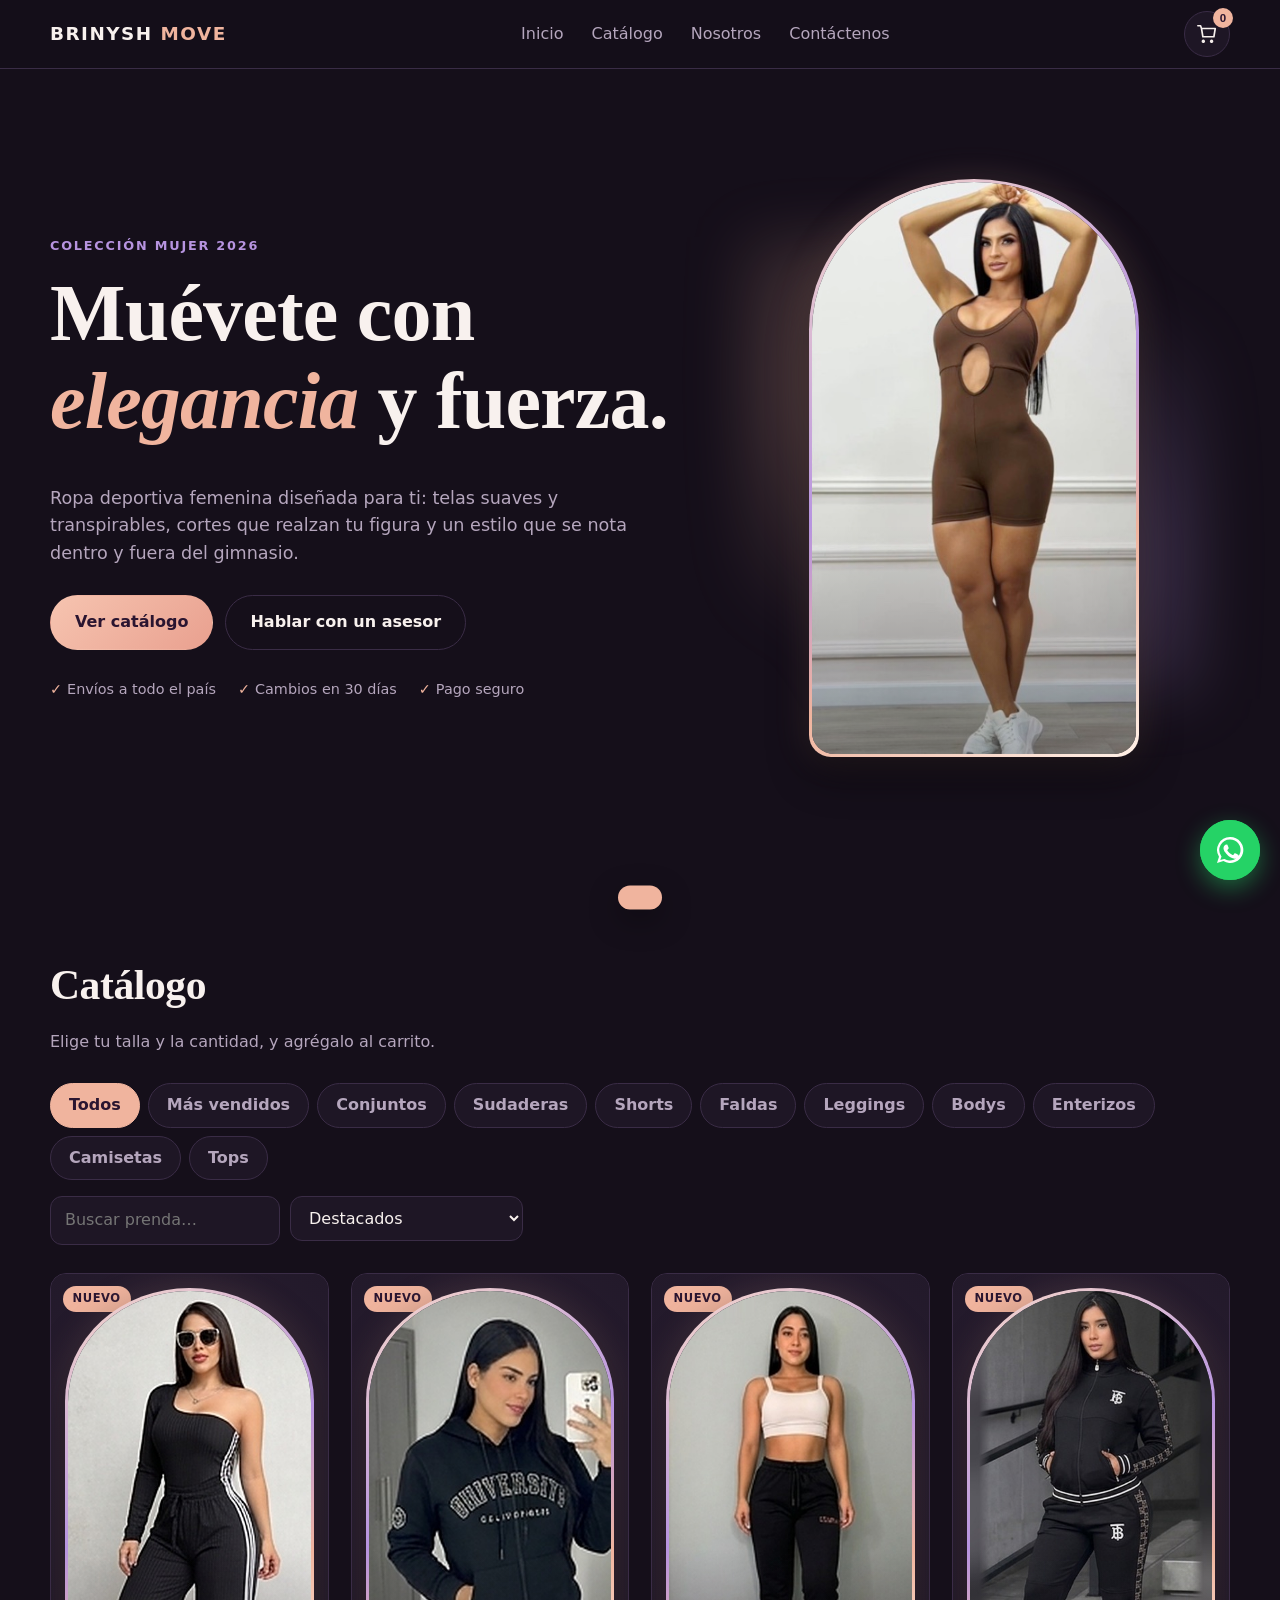
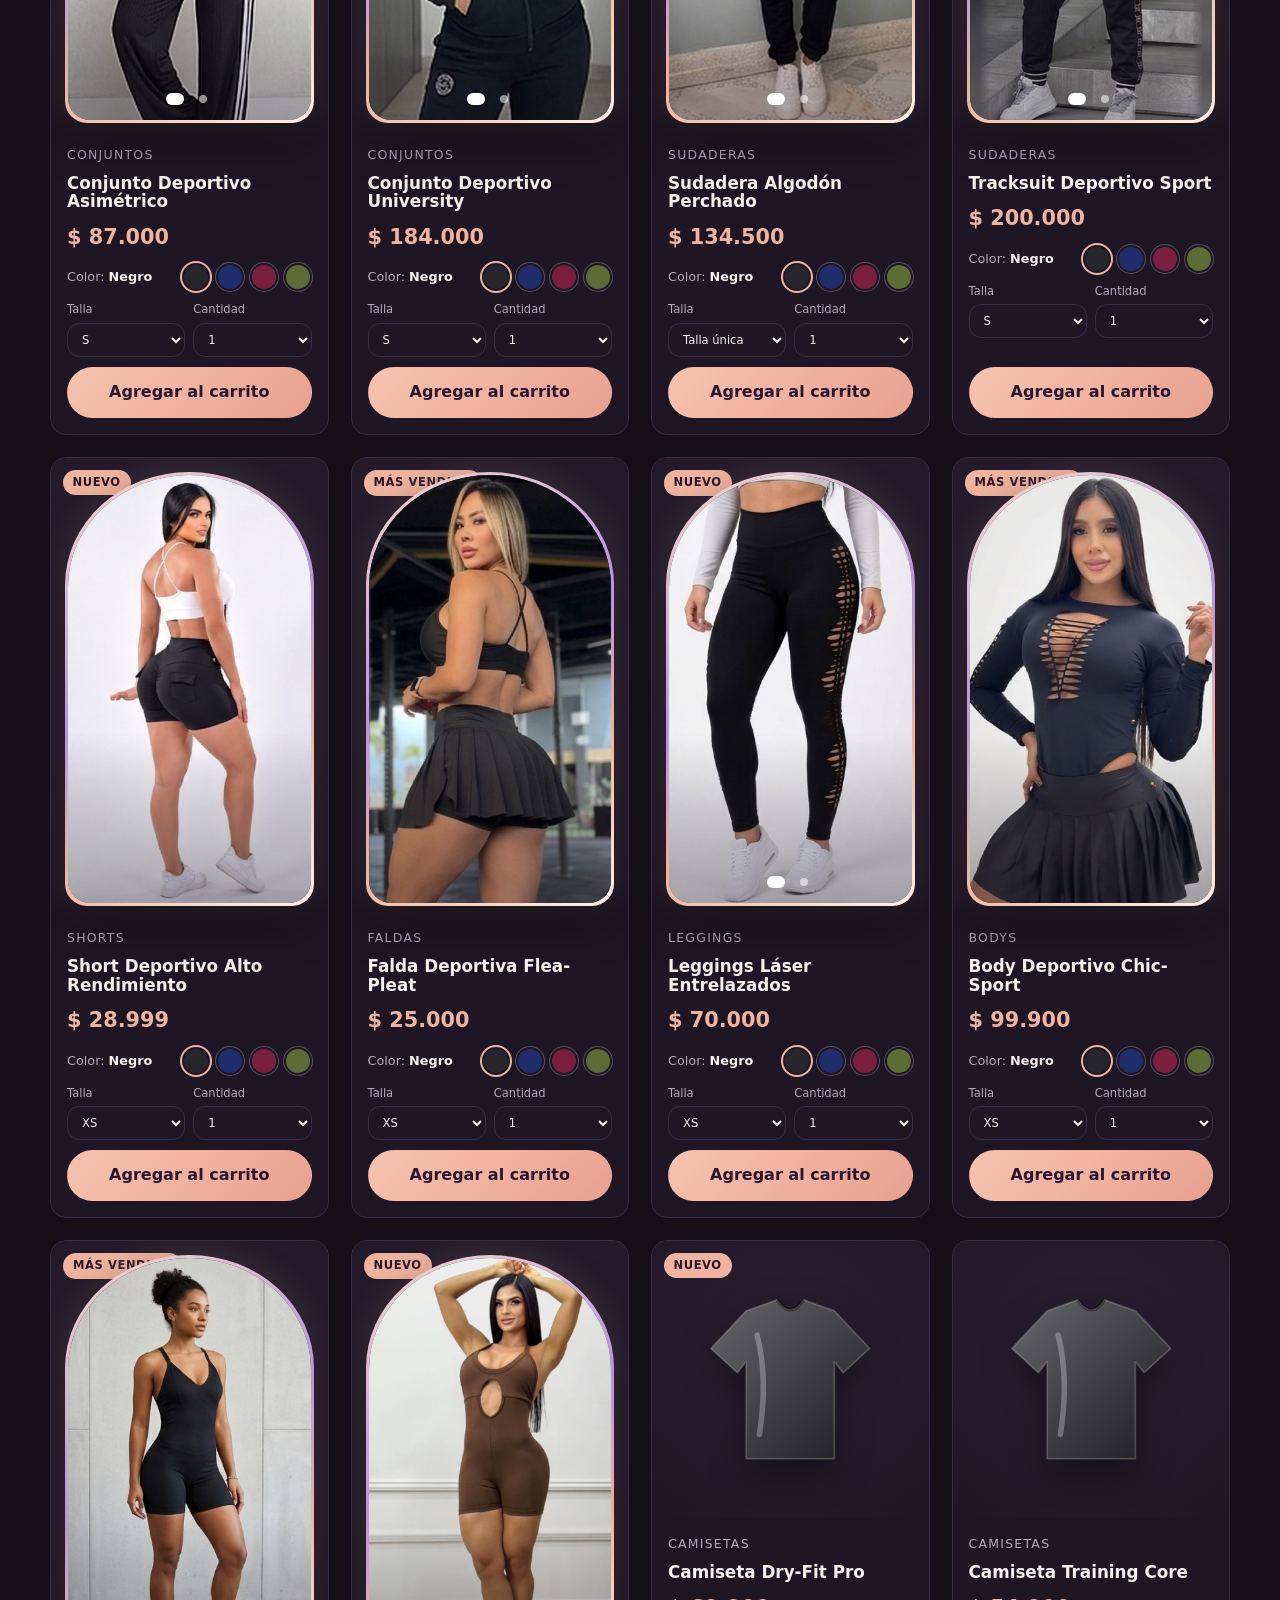
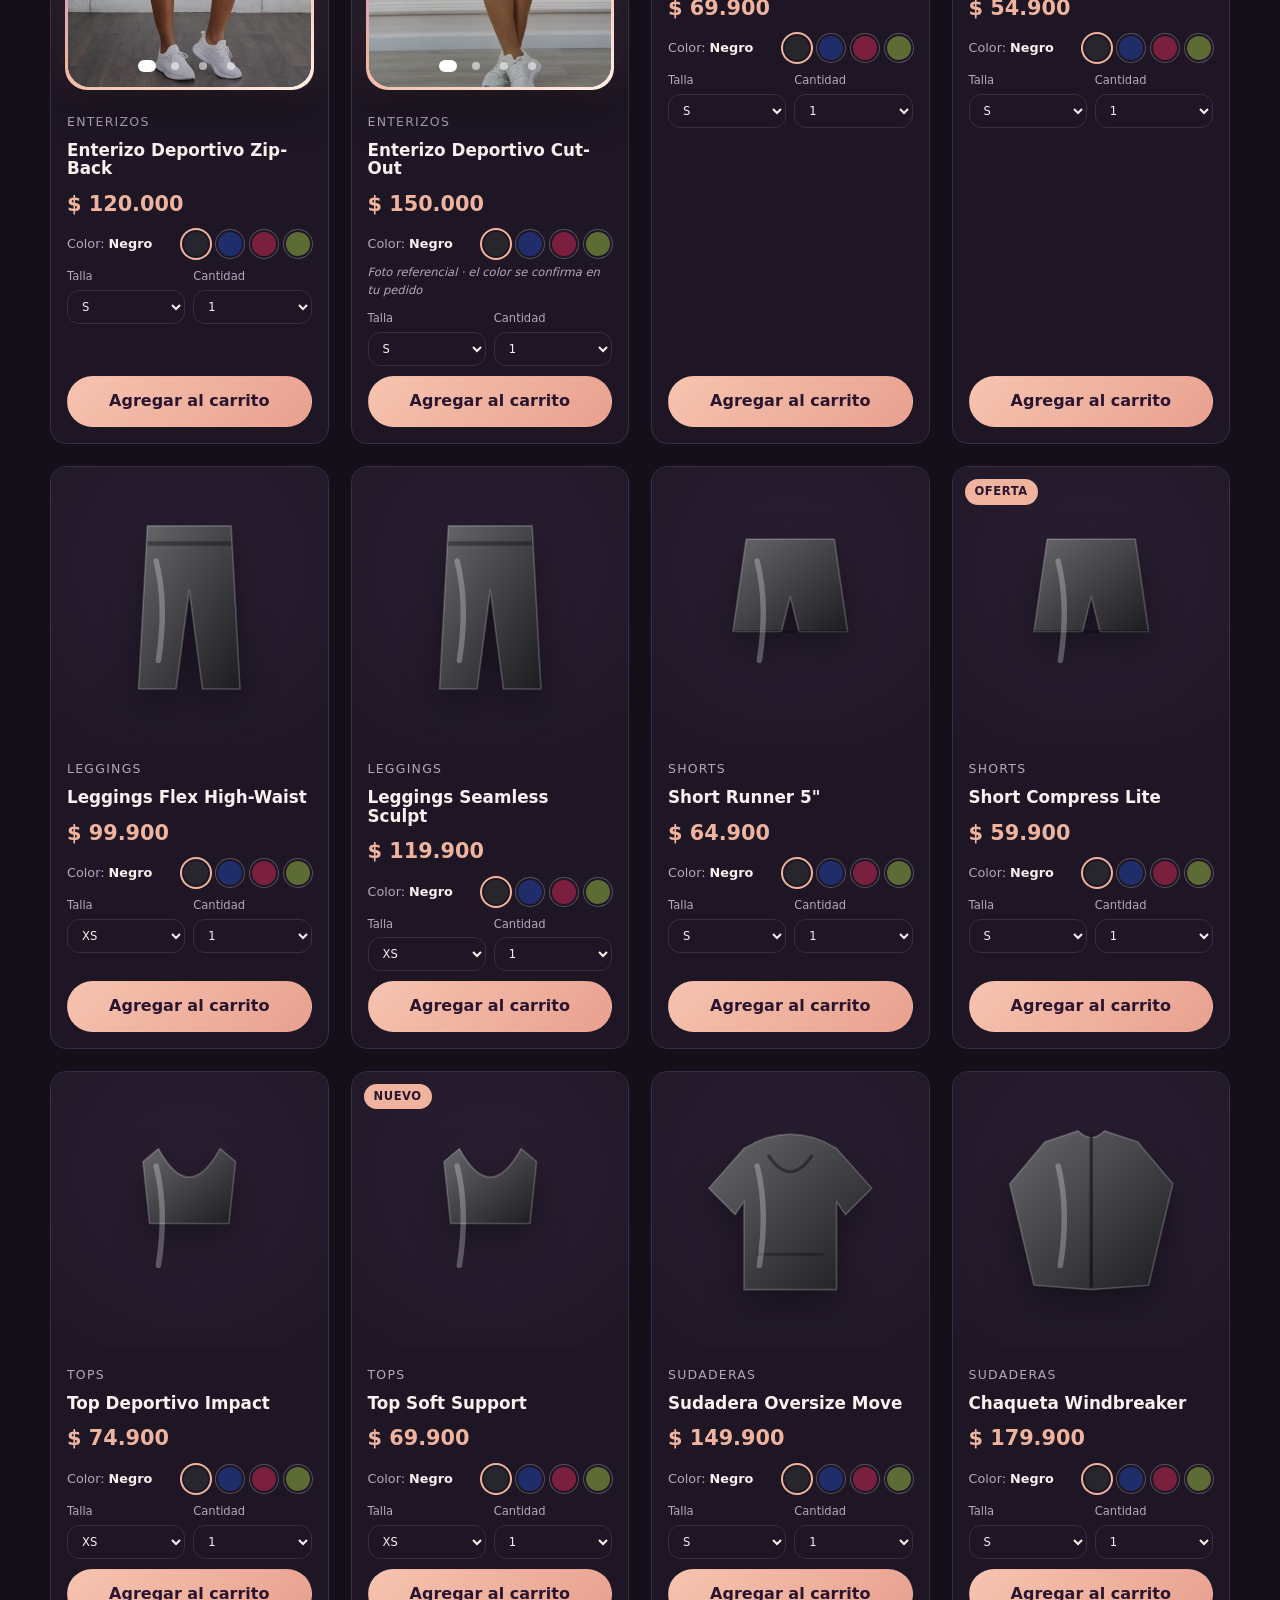
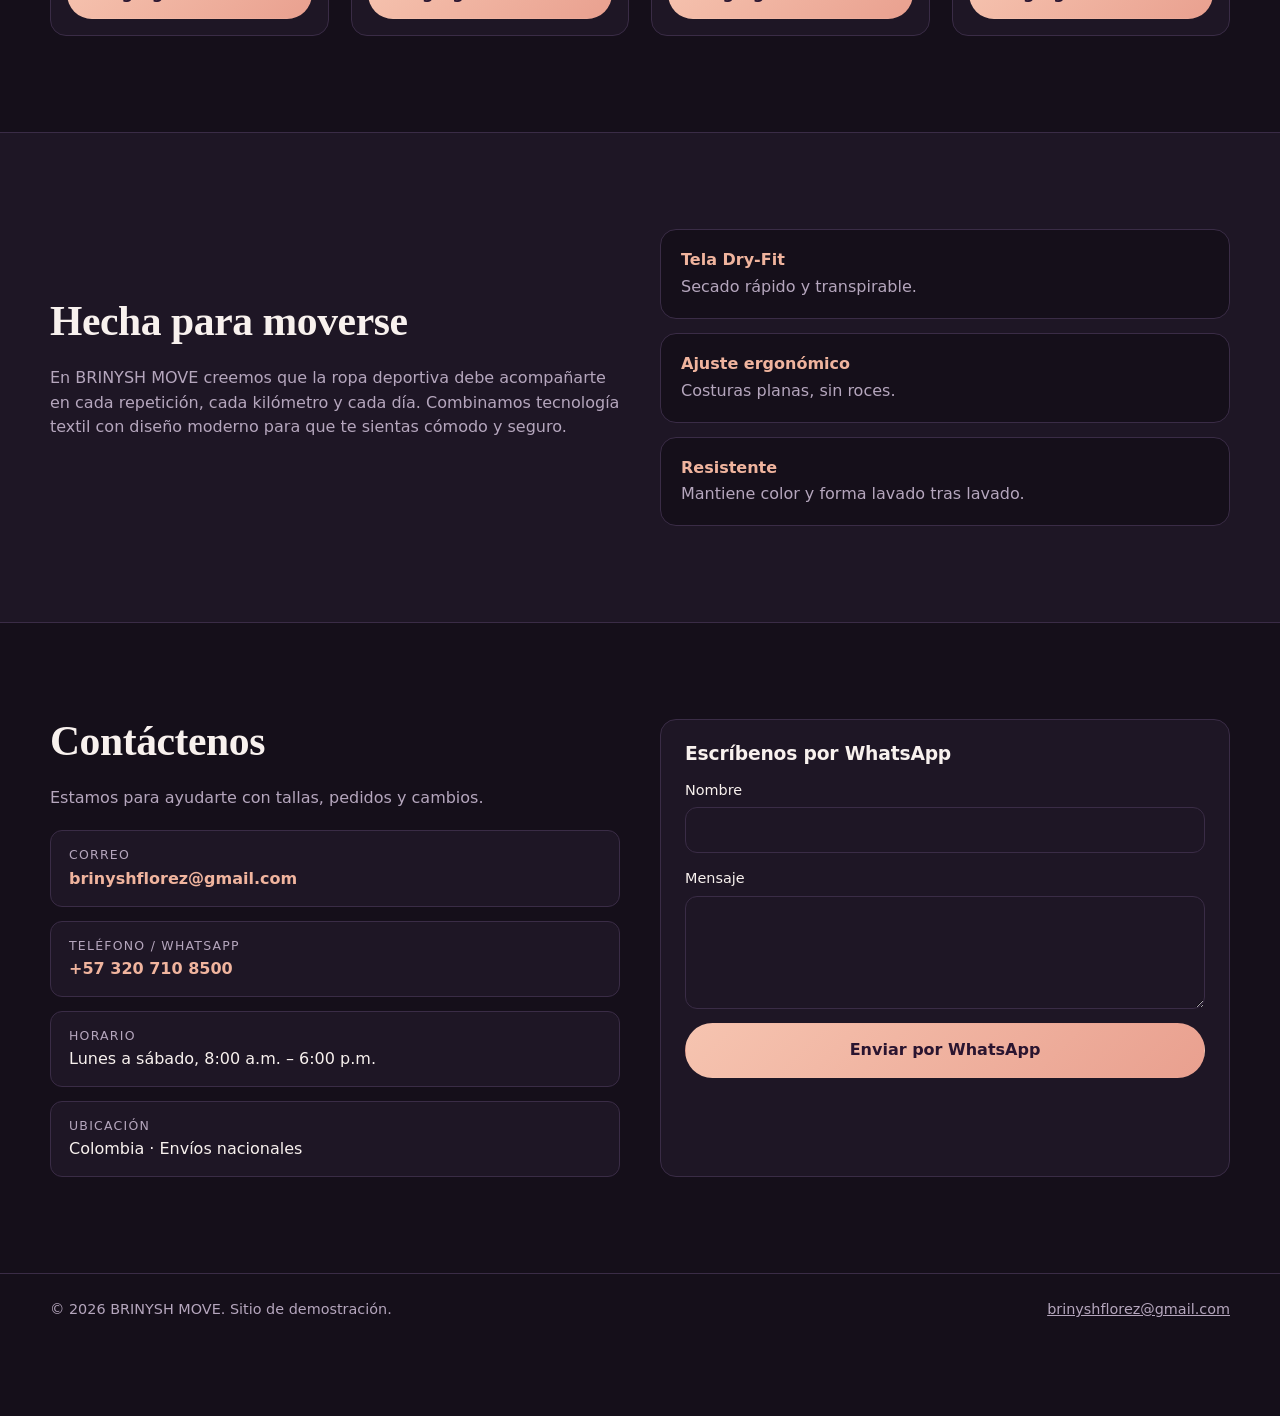
==== index.html @ 60251f90 "Pagina e-comerce version local" ====
<!doctype html>
<html lang="es">
<head>
  <meta charset="utf-8">
  <meta name="viewport" content="width=device-width, initial-scale=1">
  <title>BRINYSH MOVE | Ropa deportiva</title>
  <meta name="description" content="BRINYSH MOVE: ropa deportiva femenina de alto rendimiento. Camisetas, leggings, shorts, sudaderas y más. Compra online y escríbenos por WhatsApp.">
  <meta name="theme-color" content="#150f1a">
  <meta http-equiv="Content-Security-Policy" content="default-src 'self'; img-src 'self' data:; style-src 'self'; script-src 'self'; base-uri 'self'; form-action 'none'">
  <meta property="og:title" content="BRINYSH MOVE | Ropa deportiva">
  <meta property="og:description" content="Muévete con estilo. Ropa deportiva femenina de alto rendimiento.">
  <meta property="og:type" content="website">
  <link rel="icon" href="data:image/svg+xml,%3Csvg xmlns='http://www.w3.org/2000/svg' viewBox='0 0 32 32'%3E%3Crect width='32' height='32' rx='8' fill='%23150f1a'/%3E%3Cpath d='M7 22 13 10l4 8 3-5 5 9' fill='none' stroke='%23f0b49e' stroke-width='3' stroke-linecap='round' stroke-linejoin='round'/%3E%3C/svg%3E">
  <link rel="stylesheet" href="css/styles.css">
</head>
<body>
  <a class="skip" href="#catalogo">Saltar al catálogo</a>

  <header class="header">
    <div class="container header__inner">
      <a class="logo" href="#inicio" aria-label="BRINYSH MOVE, inicio">BRINYSH<span> MOVE</span></a>
      <nav class="nav" id="nav" aria-label="Principal">
        <a href="#inicio">Inicio</a>
        <a href="#catalogo">Catálogo</a>
        <a href="#nosotros">Nosotros</a>
        <a href="#contacto">Contáctenos</a>
      </nav>
      <div class="header__actions">
        <button class="cart-btn" id="openCart" type="button" aria-label="Abrir carrito">
          <svg viewBox="0 0 24 24" aria-hidden="true"><path d="M6 6h15l-1.5 9h-12zM6 6 5 3H2M9 20a1 1 0 1 0 0 .01M18 20a1 1 0 1 0 0 .01"/></svg>
          <span class="cart-btn__count" id="cartCount" aria-live="polite">0</span>
        </button>
        <button class="burger" id="burger" type="button" aria-label="Menú" aria-expanded="false" aria-controls="nav"><span></span><span></span><span></span></button>
      </div>
    </div>
  </header>

  <main>
    <section class="hero" id="inicio">
      <div class="container hero__inner">
        <div class="hero__text">
          <p class="eyebrow">Colección mujer 2026</p>
          <h1>Muévete con <em>elegancia</em> y fuerza.</h1>
          <p class="lead">Ropa deportiva femenina diseñada para ti: telas suaves y transpirables, cortes que realzan tu figura y un estilo que se nota dentro y fuera del gimnasio.</p>
          <div class="hero__cta">
            <a class="btn btn--primary" href="#catalogo">Ver catálogo</a>
            <a class="btn btn--ghost" href="#contacto">Hablar con un asesor</a>
          </div>
          <ul class="perks">
            <li>Envíos a todo el país</li>
            <li>Cambios en 30 días</li>
            <li>Pago seguro</li>
          </ul>
        </div>
        <div class="hero__art" aria-hidden="true">
          <div class="hero__blob"></div>
          <div class="hero__card" id="heroArt"></div>
        </div>
      </div>
    </section>

    <section class="section" id="catalogo">
      <div class="container">
        <div class="section__head">
          <h2>Catálogo</h2>
          <p>Elige tu talla y la cantidad, y agrégalo al carrito.</p>
        </div>

        <div class="toolbar">
          <div class="chips" id="chips" role="group" aria-label="Filtrar por categoría"></div>
          <div class="toolbar__right">
            <label class="field">
              <span class="sr">Buscar</span>
              <input type="search" id="search" placeholder="Buscar prenda…" autocomplete="off">
            </label>
            <label class="field">
              <span class="sr">Ordenar</span>
              <select id="sort">
                <option value="featured">Destacados</option>
                <option value="asc">Precio: menor a mayor</option>
                <option value="desc">Precio: mayor a menor</option>
                <option value="name">Nombre A-Z</option>
              </select>
            </label>
          </div>
        </div>

        <div class="grid" id="grid" aria-live="polite"></div>
        <p class="empty" id="empty" hidden>No encontramos prendas con ese criterio.</p>
      </div>
    </section>

    <section class="section section--alt" id="nosotros">
      <div class="container about">
        <div>
          <h2>Hecha para moverse</h2>
          <p>En BRINYSH MOVE creemos que la ropa deportiva debe acompañarte en cada repetición, cada kilómetro y cada día. Combinamos tecnología textil con diseño moderno para que te sientas cómodo y seguro.</p>
        </div>
        <ul class="features">
          <li><strong>Tela Dry-Fit</strong><span>Secado rápido y transpirable.</span></li>
          <li><strong>Ajuste ergonómico</strong><span>Costuras planas, sin roces.</span></li>
          <li><strong>Resistente</strong><span>Mantiene color y forma lavado tras lavado.</span></li>
        </ul>
      </div>
    </section>

    <section class="section" id="contacto">
      <div class="container contact">
        <div>
          <h2>Contáctenos</h2>
          <p>Estamos para ayudarte con tallas, pedidos y cambios.</p>
          <ul class="contact__list">
            <li><span>Correo</span><a href="mailto:brinyshflorez@gmail.com">brinyshflorez@gmail.com</a></li>
            <li><span>Teléfono / WhatsApp</span><a href="tel:+573207108500">+57 320 710 8500</a></li>
            <li><span>Horario</span>Lunes a sábado, 8:00 a.m. – 6:00 p.m.</li>
            <li><span>Ubicación</span>Colombia · Envíos nacionales</li>
          </ul>
        </div>
        <form class="form" id="contactForm" novalidate>
          <h3>Escríbenos por WhatsApp</h3>
          <label>Nombre
            <input name="name" required maxlength="60" autocomplete="name">
          </label>
          <label>Mensaje
            <textarea name="message" rows="4" required maxlength="400"></textarea>
          </label>
          <p class="form__error" id="formError" role="alert" hidden></p>
          <button class="btn btn--primary" type="submit">Enviar por WhatsApp</button>
        </form>
      </div>
    </section>
  </main>

  <footer class="footer">
    <div class="container footer__inner">
      <span>© <span id="year"></span> BRINYSH MOVE. Sitio de demostración.</span>
      <a href="mailto:brinyshflorez@gmail.com">brinyshflorez@gmail.com</a>
    </div>
  </footer>

  <a class="wa" id="waFloat" href="#" target="_blank" rel="noopener noreferrer" aria-label="Chatear por WhatsApp con el vendedor">
    <svg viewBox="0 0 32 32" aria-hidden="true"><path fill="currentColor" d="M16 3a13 13 0 0 0-11 19.8L3 29l6.4-2A13 13 0 1 0 16 3zm0 2.4a10.6 10.6 0 1 1-5.5 19.7l-.4-.2-3.8 1.2 1.2-3.7-.3-.4A10.6 10.6 0 0 1 16 5.4zm-4.2 5.3c-.3 0-.7.1-1 .5-.4.4-1.300 1.300-1.300 3.100s1.300 3.600 1.500 3.800c.2.300 2.600 4.100 6.400 5.600 3.100 1.200 3.700 1 4.400.9.700-.1 2.200-.9 2.500-1.800.3-.9.3-1.600.2-1.800-.1-.2-.4-.3-.8-.5s-2.200-1.100-2.500-1.200c-.3-.1-.6-.2-.8.200-.2.400-.9 1.200-1.100 1.400-.2.200-.4.300-.8.100-.4-.2-1.600-.6-3-1.900-1.100-1-1.900-2.200-2.100-2.600-.2-.4 0-.6.200-.8l.6-.7c.2-.2.200-.4.400-.6.100-.3.100-.5 0-.7l-1.100-2.700c-.3-.7-.6-.6-.8-.6z"/></svg>
  </a>

  <div class="overlay" id="overlay" hidden></div>
  <aside class="drawer" id="drawer" role="dialog" aria-modal="true" aria-labelledby="drawerTitle" aria-hidden="true">
    <div class="drawer__head">
      <h2 id="drawerTitle">Tu carrito</h2>
      <button type="button" class="icon-btn" id="closeCart" aria-label="Cerrar carrito">✕</button>
    </div>
    <ul class="cart-list" id="cartList"></ul>
    <p class="empty" id="cartEmpty">Tu carrito está vacío.</p>
    <div class="drawer__foot">
      <div class="totals"><span>Total</span><strong id="cartTotal">$0</strong></div>
      <button type="button" class="btn btn--primary btn--block" id="checkout" disabled>Pagar con PSE</button>
      <button type="button" class="btn btn--ghost btn--block" id="clearCart" disabled>Vaciar carrito</button>
      <p class="note">Pago con PSE (débito desde tu cuenta bancaria). Demo: no se cobra dinero real.</p>
    </div>
  </aside>

  <div class="toast" id="toast" role="status" aria-live="polite"></div>

  <script src="js/config.js"></script>
  <script src="js/products.js"></script>
  <script src="js/app.js"></script>
</body>
</html>
---- css/styles.css ----
:root {
  --bg: #150f1a;
  --surface: #1e1625;
  --surface-2: #2a1f33;
  --border: #3a2c46;
  --text: #f8f1ee;
  --muted: #b5a6bd;
  --accent: #f0b49e;
  --accent-2: #b794e0;
  --accent-ink: #2a1530;
  --danger: #ff8a8a;
  --wa: #25d366;
  --radius: 16px;
  --shadow: 0 10px 30px rgba(0, 0, 0, .35);
  --serif: "Iowan Old Style", "Palatino Linotype", Palatino, "Playfair Display", Georgia, serif;
  --font: "Inter", system-ui, -apple-system, "Segoe UI", Roboto, sans-serif;
}

*, *::before, *::after { box-sizing: border-box; }
html { scroll-behavior: smooth; scroll-padding-top: 80px; }
body {
  margin: 0; background: var(--bg); color: var(--text);
  font-family: var(--font); line-height: 1.55; -webkit-font-smoothing: antialiased;
}
body.lock { overflow: hidden; }
img, svg { max-width: 100%; display: block; }
a { color: inherit; }
h1, h2, h3 { line-height: 1.1; margin: 0 0 .5em; letter-spacing: -.01em; }
h1, h2 { font-family: var(--serif); font-weight: 600; }
h2 { font-size: clamp(1.8rem, 4vw, 2.6rem); }
p { margin: 0 0 1em; }
ul { list-style: none; margin: 0; padding: 0; }

.container { width: min(1180px, 100% - 32px); margin-inline: auto; }
.sr { position: absolute; width: 1px; height: 1px; overflow: hidden; clip: rect(0 0 0 0); white-space: nowrap; }
.skip { position: absolute; left: -999px; top: 8px; background: var(--accent); color: var(--accent-ink); padding: 8px 14px; border-radius: 8px; z-index: 100; }
.skip:focus { left: 8px; }
:focus-visible { outline: 3px solid var(--accent); outline-offset: 2px; }

/* Header */
.header { position: sticky; top: 0; z-index: 40; background: rgba(21, 15, 26, .85); backdrop-filter: blur(12px); border-bottom: 1px solid var(--border); }
.header__inner { display: flex; align-items: center; justify-content: space-between; height: 68px; gap: 16px; }
.logo { font-weight: 900; letter-spacing: .08em; text-decoration: none; font-size: 1.15rem; }
.logo span { color: var(--accent); }
.nav { display: flex; gap: 28px; }
.nav a { text-decoration: none; color: var(--muted); font-weight: 500; transition: color .2s; }
.nav a:hover { color: var(--text); }
.header__actions { display: flex; align-items: center; gap: 8px; }
.cart-btn { position: relative; background: var(--surface); border: 1px solid var(--border); color: var(--text); width: 46px; height: 46px; border-radius: 50%; cursor: pointer; display: grid; place-items: center; transition: border-color .2s, transform .2s; }
.cart-btn:hover { border-color: var(--accent); }
.cart-btn svg { width: 22px; height: 22px; fill: none; stroke: currentColor; stroke-width: 1.8; stroke-linecap: round; stroke-linejoin: round; }
.cart-btn__count { position: absolute; top: -4px; right: -4px; min-width: 20px; height: 20px; padding: 0 5px; border-radius: 10px; background: var(--accent); color: var(--accent-ink); font-size: .72rem; font-weight: 800; display: grid; place-items: center; }
.cart-btn.bump { animation: bump .35s; }
@keyframes bump { 40% { transform: scale(1.2); } }
.burger { display: none; background: none; border: 0; width: 44px; height: 44px; cursor: pointer; flex-direction: column; justify-content: center; align-items: center; gap: 5px; }
.burger span { width: 22px; height: 2px; background: var(--text); transition: transform .2s, opacity .2s; }
.burger[aria-expanded="true"] span:nth-child(1) { transform: translateY(7px) rotate(45deg); }
.burger[aria-expanded="true"] span:nth-child(2) { opacity: 0; }
.burger[aria-expanded="true"] span:nth-child(3) { transform: translateY(-7px) rotate(-45deg); }

/* Buttons */
.btn { display: inline-flex; align-items: center; justify-content: center; gap: 8px; padding: 14px 24px; border-radius: 999px; font: inherit; font-weight: 700; text-decoration: none; cursor: pointer; border: 1px solid transparent; transition: transform .2s, box-shadow .2s, background .2s, border-color .2s; }
.btn:disabled { opacity: .45; cursor: not-allowed; }
.btn--primary { background: linear-gradient(135deg, #f6c4b0, #e9a08f); color: var(--accent-ink); }
.btn--primary:not(:disabled):hover { transform: translateY(-2px); box-shadow: 0 8px 24px rgba(240, 180, 158, .3); }
.btn--ghost { background: transparent; color: var(--text); border-color: var(--border); }
.btn--ghost:not(:disabled):hover { border-color: var(--accent); }
.btn--block { width: 100%; }
.icon-btn { background: var(--surface); border: 1px solid var(--border); color: var(--text); width: 40px; height: 40px; border-radius: 50%; cursor: pointer; }

/* Hero */
.hero { position: relative; overflow: hidden; padding: clamp(48px, 9vw, 110px) 0; }
.hero__inner { display: grid; grid-template-columns: 1.1fr .9fr; gap: 40px; align-items: center; }
.eyebrow { color: var(--accent-2); font-weight: 700; letter-spacing: .14em; text-transform: uppercase; font-size: .8rem; }
.hero h1 { font-size: clamp(2.6rem, 7vw, 5rem); font-weight: 600; }
.hero h1 em { font-style: italic; color: var(--accent); }
.lead { color: var(--muted); font-size: 1.1rem; max-width: 52ch; }
.hero__cta { display: flex; flex-wrap: wrap; gap: 12px; margin: 28px 0; }
.perks { display: flex; flex-wrap: wrap; gap: 8px 22px; color: var(--muted); font-size: .9rem; }
.perks li::before { content: "✓ "; color: var(--accent); font-weight: 800; }
.hero__art { position: relative; display: grid; place-items: center; min-height: 340px; }
.hero__blob { position: absolute; width: 90%; aspect-ratio: 1; background: radial-gradient(circle at 30% 30%, rgba(240, 180, 158, .30), transparent 60%), radial-gradient(circle at 70% 70%, rgba(183, 148, 224, .30), transparent 60%); filter: blur(30px); animation: float 8s ease-in-out infinite; }
.hero__card { position: relative; width: min(330px, 78%); animation: float 6s ease-in-out infinite; }
@keyframes float { 50% { transform: translateY(-14px); } }

/* Sections */
.section { padding: clamp(56px, 8vw, 96px) 0; }
.section--alt { background: var(--surface); border-block: 1px solid var(--border); }
.section__head { margin-bottom: 28px; }
.section__head p { color: var(--muted); }

/* Toolbar */
.toolbar { display: flex; flex-wrap: wrap; justify-content: space-between; gap: 16px; margin-bottom: 28px; }
.chips { display: flex; flex-wrap: wrap; gap: 8px; }
.chip { background: var(--surface); color: var(--muted); border: 1px solid var(--border); padding: 9px 18px; border-radius: 999px; font: inherit; font-weight: 600; cursor: pointer; transition: all .2s; }
.chip:hover { color: var(--text); border-color: var(--muted); }
.chip[aria-pressed="true"] { background: var(--accent); color: var(--accent-ink); border-color: var(--accent); }
.toolbar__right { display: flex; flex-wrap: wrap; gap: 10px; }
input, select, textarea { font: inherit; color: var(--text); background: var(--surface); border: 1px solid var(--border); border-radius: 12px; padding: 11px 14px; width: 100%; }
input:focus, select:focus, textarea:focus { border-color: var(--accent); outline: none; }
.field { display: block; }
.toolbar .field { min-width: 180px; }
select { cursor: pointer; }

/* Product grid */
.grid { display: grid; grid-template-columns: repeat(auto-fill, minmax(250px, 1fr)); gap: 22px; }
.card { position: relative; background: var(--surface); border: 1px solid var(--border); border-radius: var(--radius); overflow: hidden; display: flex; flex-direction: column; transition: transform .3s, border-color .3s, box-shadow .3s; animation: rise .5s both; }
.card:hover { transform: translateY(-6px); border-color: var(--accent); box-shadow: var(--shadow); }
@keyframes rise { from { opacity: 0; transform: translateY(16px); } }
.card__media { aspect-ratio: 1; display: grid; place-items: center; padding: 28px; background: radial-gradient(circle at 50% 35%, var(--surface-2), var(--surface)); }
.card__media svg { width: 100%; height: 100%; transition: transform .4s; filter: drop-shadow(0 12px 18px rgba(0, 0, 0, .4)); }
.card:hover .card__media svg { transform: scale(1.08) rotate(-3deg); }
.badge { position: absolute; top: 12px; left: 12px; background: var(--accent); color: var(--accent-ink); font-size: .72rem; font-weight: 800; padding: 4px 10px; border-radius: 999px; text-transform: uppercase; letter-spacing: .05em; }
.card__body { padding: 16px; display: flex; flex-direction: column; gap: 10px; flex: 1; }
.card__cat { color: var(--muted); font-size: .78rem; text-transform: uppercase; letter-spacing: .1em; }
.card__name { font-size: 1.05rem; margin: 0; letter-spacing: 0; }
.card__price { font-size: 1.3rem; font-weight: 800; color: var(--accent); }
.card__opts { display: grid; grid-template-columns: 1fr 1fr; gap: 8px; }
.card__opts label { font-size: .72rem; color: var(--muted); display: grid; gap: 4px; }
.card__opts select { padding: 8px 10px; }
.card .btn { margin-top: auto; padding: 12px; }
.empty { color: var(--muted); text-align: center; padding: 32px 0; }

/* About / Contact */
.about { display: grid; grid-template-columns: 1fr 1fr; gap: 40px; align-items: center; }
.about p { color: var(--muted); }
.features { display: grid; gap: 14px; }
.features li { background: var(--bg); border: 1px solid var(--border); border-radius: var(--radius); padding: 18px 20px; display: grid; gap: 2px; }
.features strong { color: var(--accent); }
.features span { color: var(--muted); }
.contact { display: grid; grid-template-columns: 1fr 1fr; gap: 40px; }
.contact > div > p { color: var(--muted); }
.contact__list { display: grid; gap: 14px; margin-top: 20px; }
.contact__list li { background: var(--surface); border: 1px solid var(--border); border-radius: 12px; padding: 14px 18px; display: grid; gap: 2px; }
.contact__list span { color: var(--muted); font-size: .78rem; text-transform: uppercase; letter-spacing: .1em; }
.contact__list a { color: var(--accent); font-weight: 600; text-decoration: none; }
.contact__list a:hover { text-decoration: underline; }
.form { background: var(--surface); border: 1px solid var(--border); border-radius: var(--radius); padding: 24px; display: grid; gap: 14px; align-content: start; }
.form h3 { margin: 0; }
.form label { display: grid; gap: 6px; font-weight: 500; font-size: .9rem; }
.form__error { color: var(--danger); margin: 0; font-size: .9rem; }

.footer { border-top: 1px solid var(--border); padding: 24px 0 96px; color: var(--muted); font-size: .9rem; }
.footer__inner { display: flex; flex-wrap: wrap; justify-content: space-between; gap: 8px; }

/* WhatsApp */
.wa { position: fixed; right: 20px; bottom: 20px; z-index: 30; width: 60px; height: 60px; border-radius: 50%; background: var(--wa); color: #fff; display: grid; place-items: center; box-shadow: 0 8px 24px rgba(37, 211, 102, .45); transition: transform .2s; }
.wa:hover { transform: scale(1.1); }
.wa svg { width: 32px; height: 32px; }
.wa::after { content: ""; position: absolute; inset: 0; border-radius: 50%; border: 2px solid var(--wa); animation: pulse 2s infinite; }
@keyframes pulse { to { transform: scale(1.5); opacity: 0; } }

/* Drawer */
.overlay { position: fixed; inset: 0; background: rgba(0, 0, 0, .6); z-index: 50; }
.drawer { position: fixed; top: 0; right: 0; bottom: 0; width: min(420px, 100%); background: var(--surface); border-left: 1px solid var(--border); z-index: 60; display: flex; flex-direction: column; transform: translateX(100%); visibility: hidden; transition: transform .3s, visibility .3s; }
.drawer.open { transform: none; visibility: visible; }
.drawer__head { display: flex; justify-content: space-between; align-items: center; padding: 18px 20px; border-bottom: 1px solid var(--border); }
.drawer__head h2 { margin: 0; font-size: 1.3rem; }
.cart-list { flex: 1; overflow-y: auto; padding: 8px 20px; }
.cart-item { display: grid; grid-template-columns: 64px 1fr auto; gap: 12px; padding: 14px 0; border-bottom: 1px solid var(--border); align-items: center; }
.cart-item__img { width: 64px; height: 64px; background: var(--surface-2); border-radius: 12px; padding: 6px; }
.cart-item__name { font-weight: 600; font-size: .95rem; }
.cart-item__meta { color: var(--muted); font-size: .8rem; }
.cart-item__row { display: flex; align-items: center; gap: 8px; margin-top: 6px; }
.cart-item__row select { width: auto; padding: 4px 8px; border-radius: 8px; }
.cart-item__price { font-weight: 700; text-align: right; }
.link-btn { background: none; border: 0; color: var(--danger); cursor: pointer; font: inherit; font-size: .8rem; padding: 4px; }
.drawer__foot { padding: 18px 20px; border-top: 1px solid var(--border); display: grid; gap: 10px; }
.totals { display: flex; justify-content: space-between; font-size: 1.15rem; }
.totals strong { color: var(--accent); font-size: 1.4rem; }
.note { color: var(--muted); font-size: .75rem; margin: 0; text-align: center; }

.toast { position: fixed; left: 50%; bottom: 24px; transform: translate(-50%, 140%); background: var(--accent); color: var(--accent-ink); font-weight: 700; padding: 12px 22px; border-radius: 999px; z-index: 70; transition: transform .3s; box-shadow: var(--shadow); max-width: calc(100% - 32px); }
.toast.show { transform: translate(-50%, 0); }

/* Responsive */
@media (max-width: 860px) {
  .hero__inner, .about, .contact { grid-template-columns: 1fr; }
  .hero__art { min-height: 260px; order: -1; }
  .burger { display: flex; }
  .nav { position: absolute; top: 68px; left: 0; right: 0; background: var(--bg); border-bottom: 1px solid var(--border); flex-direction: column; gap: 0; padding: 8px 16px 16px; display: none; }
  .nav.open { display: flex; }
  .nav a { padding: 12px 0; }
}
@media (max-width: 520px) {
  .grid { grid-template-columns: repeat(2, 1fr); gap: 12px; }
  .card__media { padding: 16px; }
  .card__opts { grid-template-columns: 1fr; }
  .toolbar .field, .toolbar__right { width: 100%; }
}
@media (prefers-reduced-motion: reduce) {
  *, *::before, *::after { animation: none !important; transition: none !important; scroll-behavior: auto !important; }
}

/* Checkout PSE */
.btn--sm { padding: 9px 16px; font-size: .9rem; }
.btn--danger { background: transparent; color: var(--danger); border-color: var(--danger); }
.btn--danger:hover { background: var(--danger); color: #fff; }
.secure { color: var(--muted); font-size: .85rem; }
.checkout { padding-block: 32px 64px; }
.checkout h1 { font-size: clamp(1.7rem, 4vw, 2.3rem); }
.checkout__grid { display: grid; grid-template-columns: 1.5fr 1fr; gap: 24px; align-items: start; }
.panel { background: var(--surface); border: 1px solid var(--border); border-radius: var(--radius); padding: clamp(18px, 3vw, 28px); }
.muted { color: var(--muted); }
.sim-banner { background: rgba(183, 148, 224, .1); border: 1px solid #b794e066; color: #dac5f2; border-radius: 12px; padding: 12px 16px; font-size: .9rem; }
fieldset { border: 0; padding: 0; margin: 22px 0 0; display: grid; gap: 14px; }
legend { font-weight: 700; color: var(--accent); margin-bottom: 4px; padding: 0; }
.row { display: grid; grid-template-columns: 1fr 1fr; gap: 14px; }
.panel label { display: grid; gap: 6px; font-size: .88rem; font-weight: 500; }
.err { color: var(--danger); font-size: .78rem; min-height: 1em; }
.check { display: flex !important; gap: 10px; align-items: flex-start; margin: 20px 0 4px; }
.check input { width: 18px; height: 18px; margin-top: 2px; accent-color: var(--accent); }
.panel .btn--block { margin-top: 18px; }
.summary { position: sticky; top: 88px; }
.sum-list { display: grid; gap: 10px; margin-bottom: 16px; }
.sum-list li { display: flex; justify-content: space-between; gap: 12px; font-size: .92rem; border-bottom: 1px solid var(--border); padding-bottom: 10px; }
.bank, .result { max-width: 560px; margin: 24px auto 0; text-align: center; }
.bank__top { display: flex; align-items: center; justify-content: center; gap: 12px; margin-bottom: 18px; }
.pse-logo { background: #fff; color: #0057b8; font-weight: 900; padding: 6px 14px; border-radius: 8px; letter-spacing: .05em; }
.kv { display: grid; gap: 8px; margin: 20px 0; text-align: left; }
.kv div { display: flex; justify-content: space-between; gap: 12px; background: var(--bg); border: 1px solid var(--border); border-radius: 10px; padding: 10px 14px; }
.kv dt { color: var(--muted); }
.kv dd { margin: 0; font-weight: 700; word-break: break-all; text-align: right; }
.bank__actions { display: flex; flex-wrap: wrap; gap: 10px; justify-content: center; }
.result__icon { width: 72px; height: 72px; border-radius: 50%; display: grid; place-items: center; font-size: 2rem; font-weight: 900; margin: 0 auto 16px; }
.result__icon.ok { background: var(--accent); color: var(--accent-ink); }
.result__icon.wait { background: #ffb02e; color: #2a1530; }
.result__icon.bad { background: var(--danger); color: #fff; }
@media (max-width: 860px) {
  .checkout__grid { grid-template-columns: 1fr; }
  .summary { position: static; order: -1; }
  .secure { display: none; }
}
@media (max-width: 520px) { .row { grid-template-columns: 1fr; } }

/* Marco en arco con destellos */
.card__media--photo { aspect-ratio: auto; padding: 14px 14px 6px; }
.frame { --arch: 50% 50% 22px 22px / 26% 26% 22px 22px; position: relative; width: 100%; padding: 3px; border-radius: var(--arch); background: linear-gradient(150deg, #f8d9c9, #b794e0 45%, #f0b49e 70%, #fff1e8); box-shadow: 0 18px 40px rgba(0, 0, 0, .45), 0 0 34px rgba(240, 180, 158, .18); }
.frame__inner { position: relative; aspect-ratio: 360 / 636; overflow: hidden; border-radius: var(--arch); background: var(--surface-2); }
.frame__inner img { position: absolute; inset: 0; width: 100%; height: 100%; object-fit: cover; opacity: 0; transition: opacity .5s ease, transform .8s ease; }
.frame__inner img.is-active { opacity: 1; }
.card:hover .frame__inner img.is-active, .hero__card:hover .frame__inner img.is-active { transform: scale(1.04); }
.frame__inner::after { content: ""; position: absolute; inset: 0; background: linear-gradient(180deg, transparent 60%, rgba(21, 15, 26, .35)); pointer-events: none; }
.shine { position: absolute; inset: 0; z-index: 2; pointer-events: none; background: linear-gradient(110deg, transparent 35%, rgba(255, 255, 255, .28) 50%, transparent 65%); transform: translateX(-120%); }
.card:hover .shine, .hero__card .shine { animation: sweep 1.2s ease; }
.hero__card .shine { animation: sweep 4.5s ease-in-out 1s infinite; }
@keyframes sweep { to { transform: translateX(120%); } }
.spark { position: absolute; z-index: 3; width: 14px; height: 14px; pointer-events: none; background: #fff; clip-path: polygon(50% 0, 60% 40%, 100% 50%, 60% 60%, 50% 100%, 40% 60%, 0 50%, 40% 40%); filter: drop-shadow(0 0 4px #fff) drop-shadow(0 0 8px #f0b49e); opacity: 0; animation: twinkle 3.2s ease-in-out infinite; }
.spark:nth-of-type(1) { top: 8%; left: 6%; }
.spark:nth-of-type(2) { top: 20%; right: 4%; width: 10px; height: 10px; animation-delay: .8s; }
.spark:nth-of-type(3) { top: 46%; left: 2%; width: 9px; height: 9px; animation-delay: 1.6s; }
.spark:nth-of-type(4) { top: 62%; right: 6%; width: 16px; height: 16px; animation-delay: 2.2s; }
.spark:nth-of-type(5) { bottom: 14%; left: 10%; width: 11px; height: 11px; animation-delay: 1.1s; }
.spark:nth-of-type(6) { top: 3%; right: 28%; width: 8px; height: 8px; animation-delay: 2.7s; }
@keyframes twinkle { 0%, 100% { opacity: 0; transform: scale(.3) rotate(0); } 50% { opacity: 1; transform: scale(1) rotate(45deg); } }
.frame__dots { position: absolute; left: 0; right: 0; bottom: 12px; z-index: 4; display: flex; justify-content: center; gap: 4px; }
.frame__dots button { width: 24px; height: 24px; border: 0; background: none; cursor: pointer; position: relative; }
.frame__dots button::before { content: ""; position: absolute; inset: 8px; border-radius: 50%; background: rgba(255, 255, 255, .55); transition: all .25s; }
.frame__dots button[aria-current="true"]::before { background: #fff; inset: 6px 3px; border-radius: 6px; }
.cart-item__img { overflow: hidden; padding: 0; }
.cart-item__img img { width: 100%; height: 100%; object-fit: cover; object-position: top; border-radius: 12px; }
.cart-item__img svg { padding: 6px; }

/* Selector de color */
.colors { display: flex; align-items: center; justify-content: space-between; gap: 10px; flex-wrap: wrap; }
.colors__label { font-size: .8rem; color: var(--muted); }
.colors__label strong { color: var(--text); font-weight: 600; }
.swatches { display: flex; gap: 6px; }
.swatch { --sw: #888; width: 28px; height: 28px; border-radius: 50%; padding: 0; cursor: pointer; background: var(--sw); border: 2px solid var(--surface); box-shadow: 0 0 0 1px #ffffff40; transition: transform .2s, box-shadow .2s; }
.swatch:hover { transform: scale(1.12); }
.swatch[aria-checked="true"] { box-shadow: 0 0 0 2px var(--accent); }
.ref-note { font-size: .72rem; color: var(--muted); font-style: italic; margin-top: -4px; }
.ref-note[hidden] { display: none; }
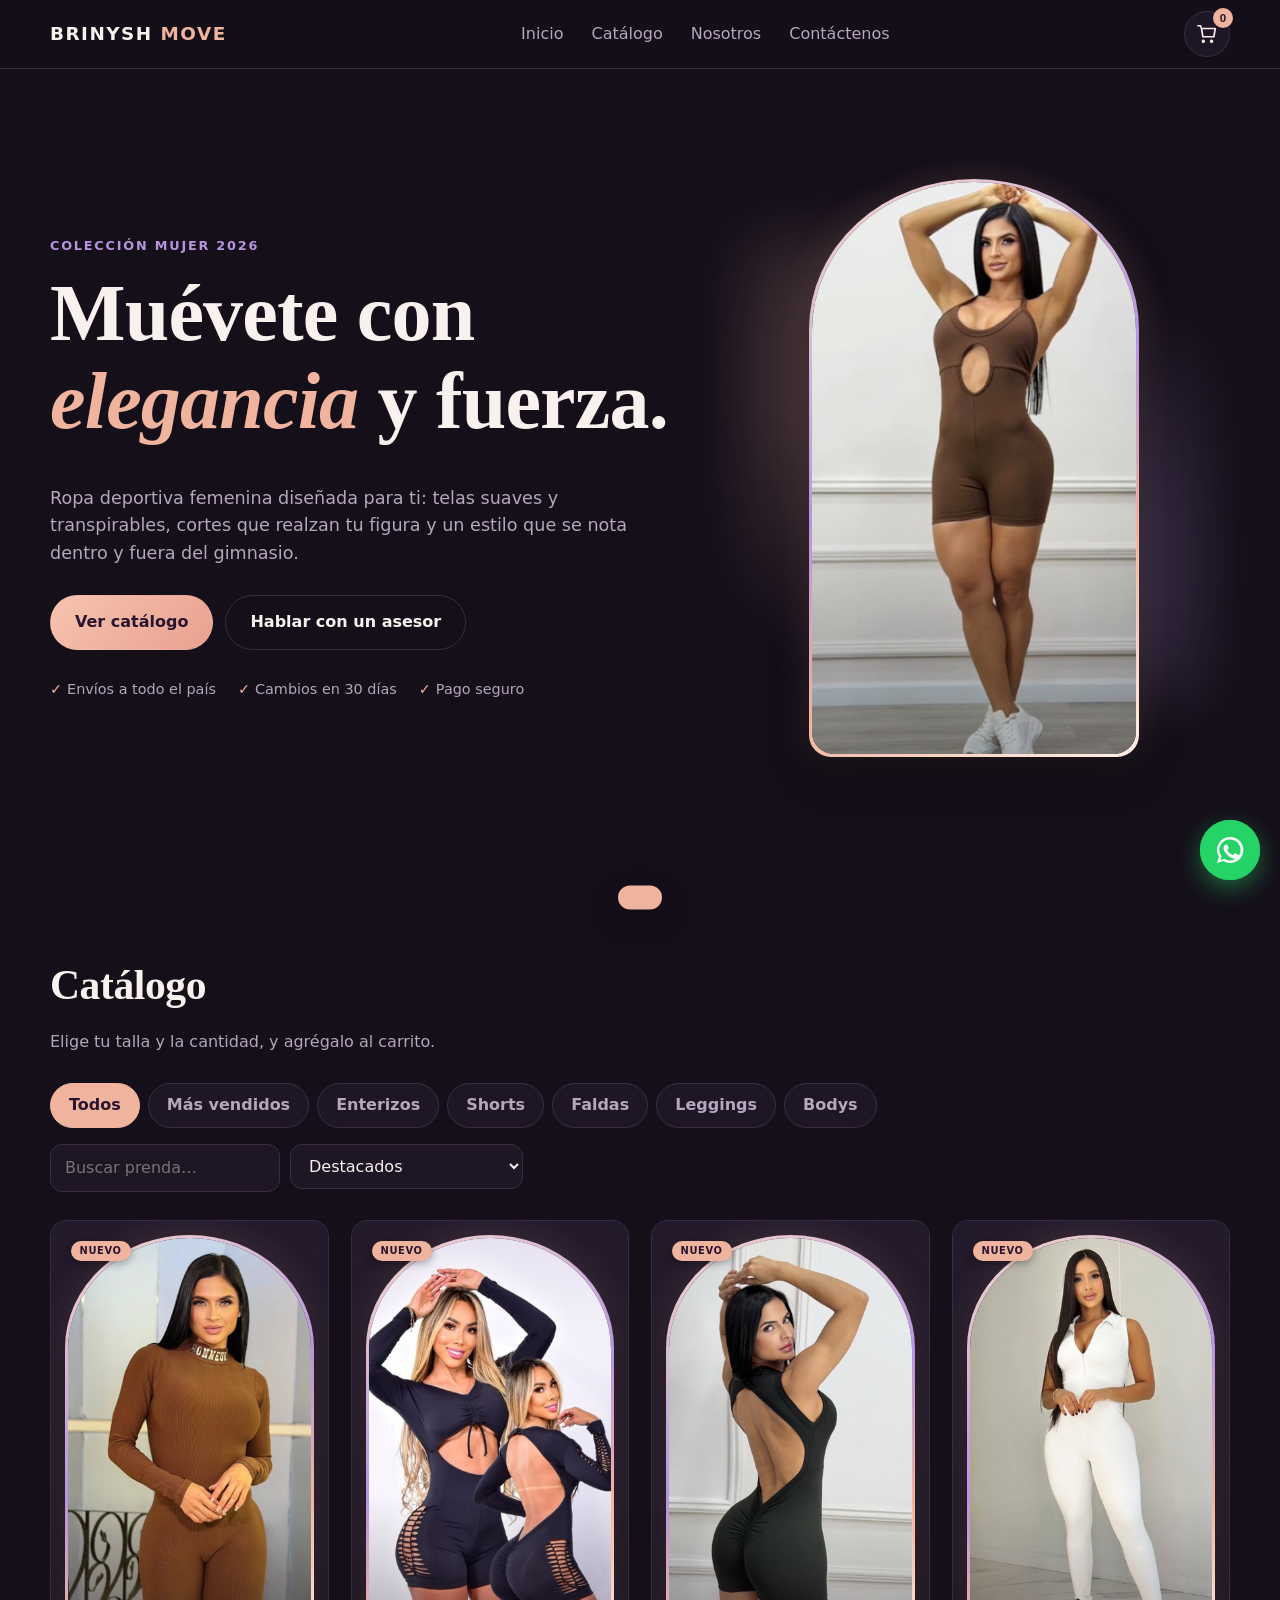
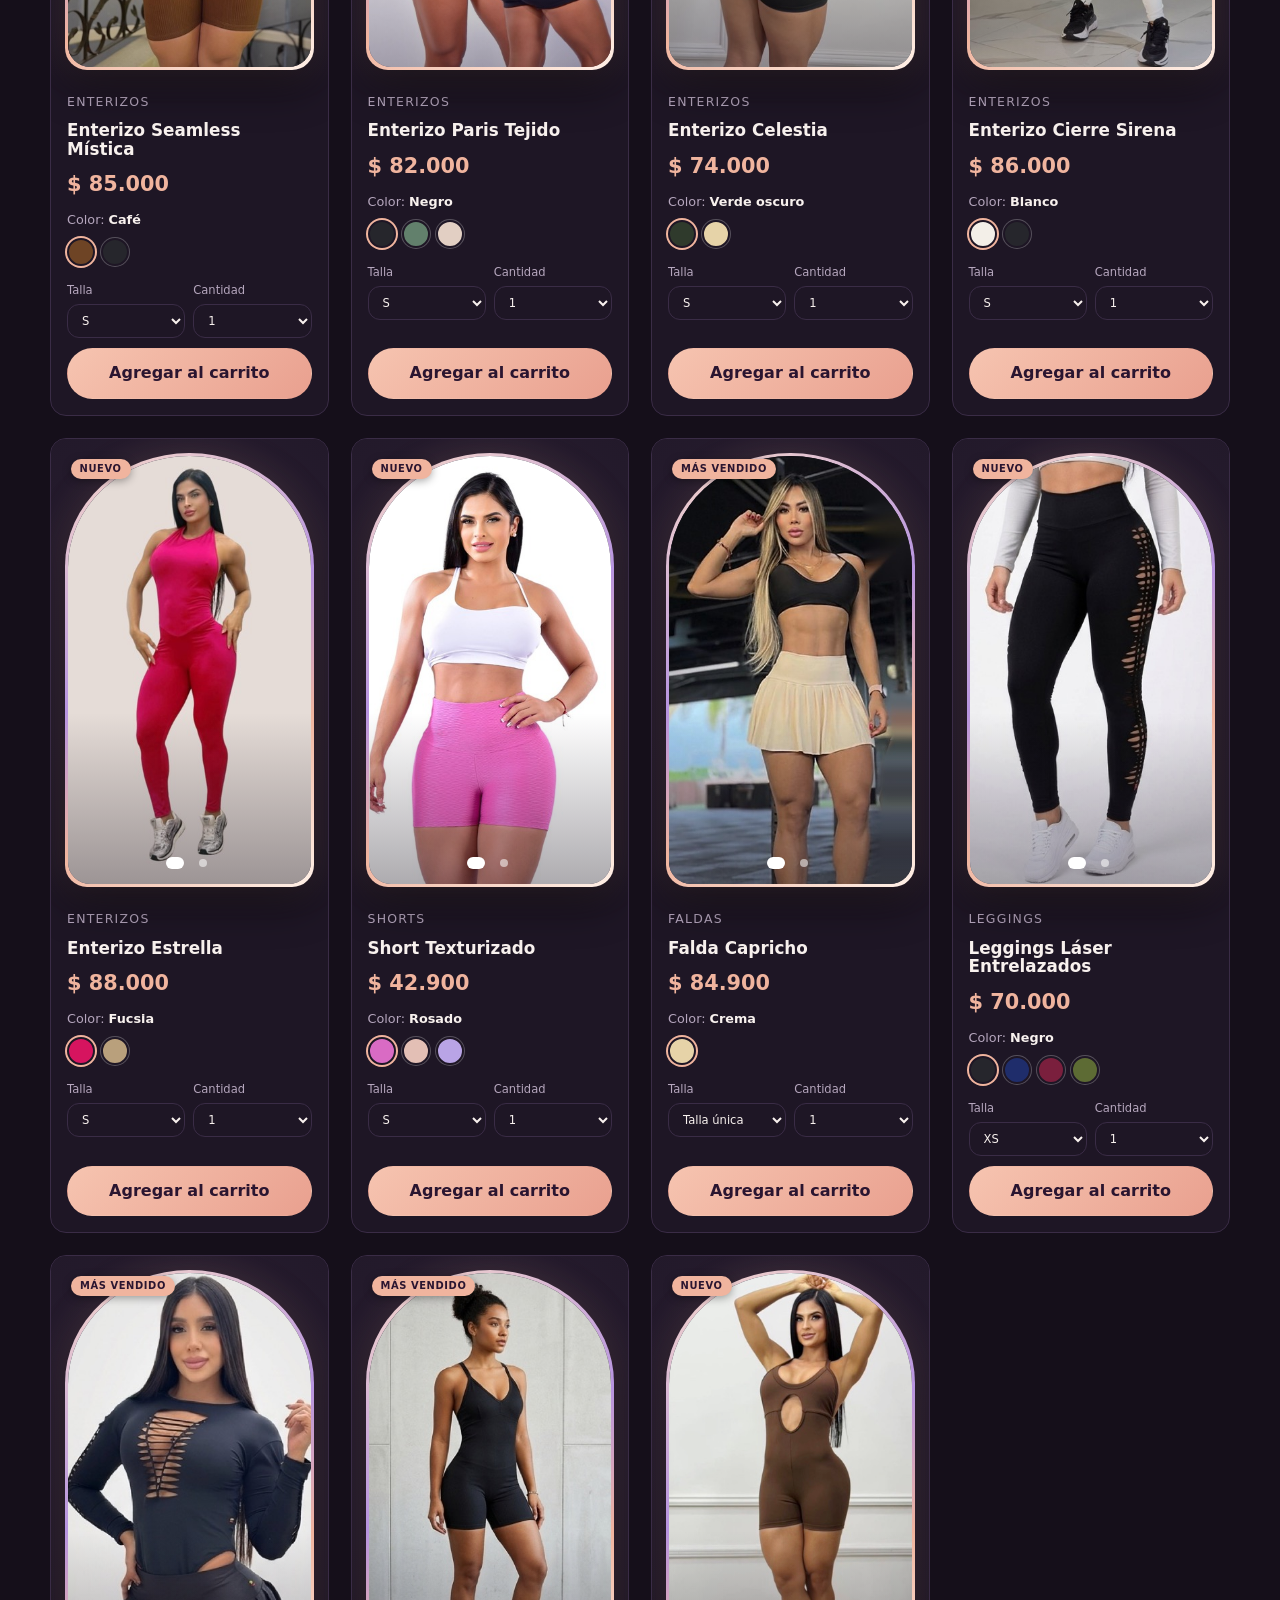
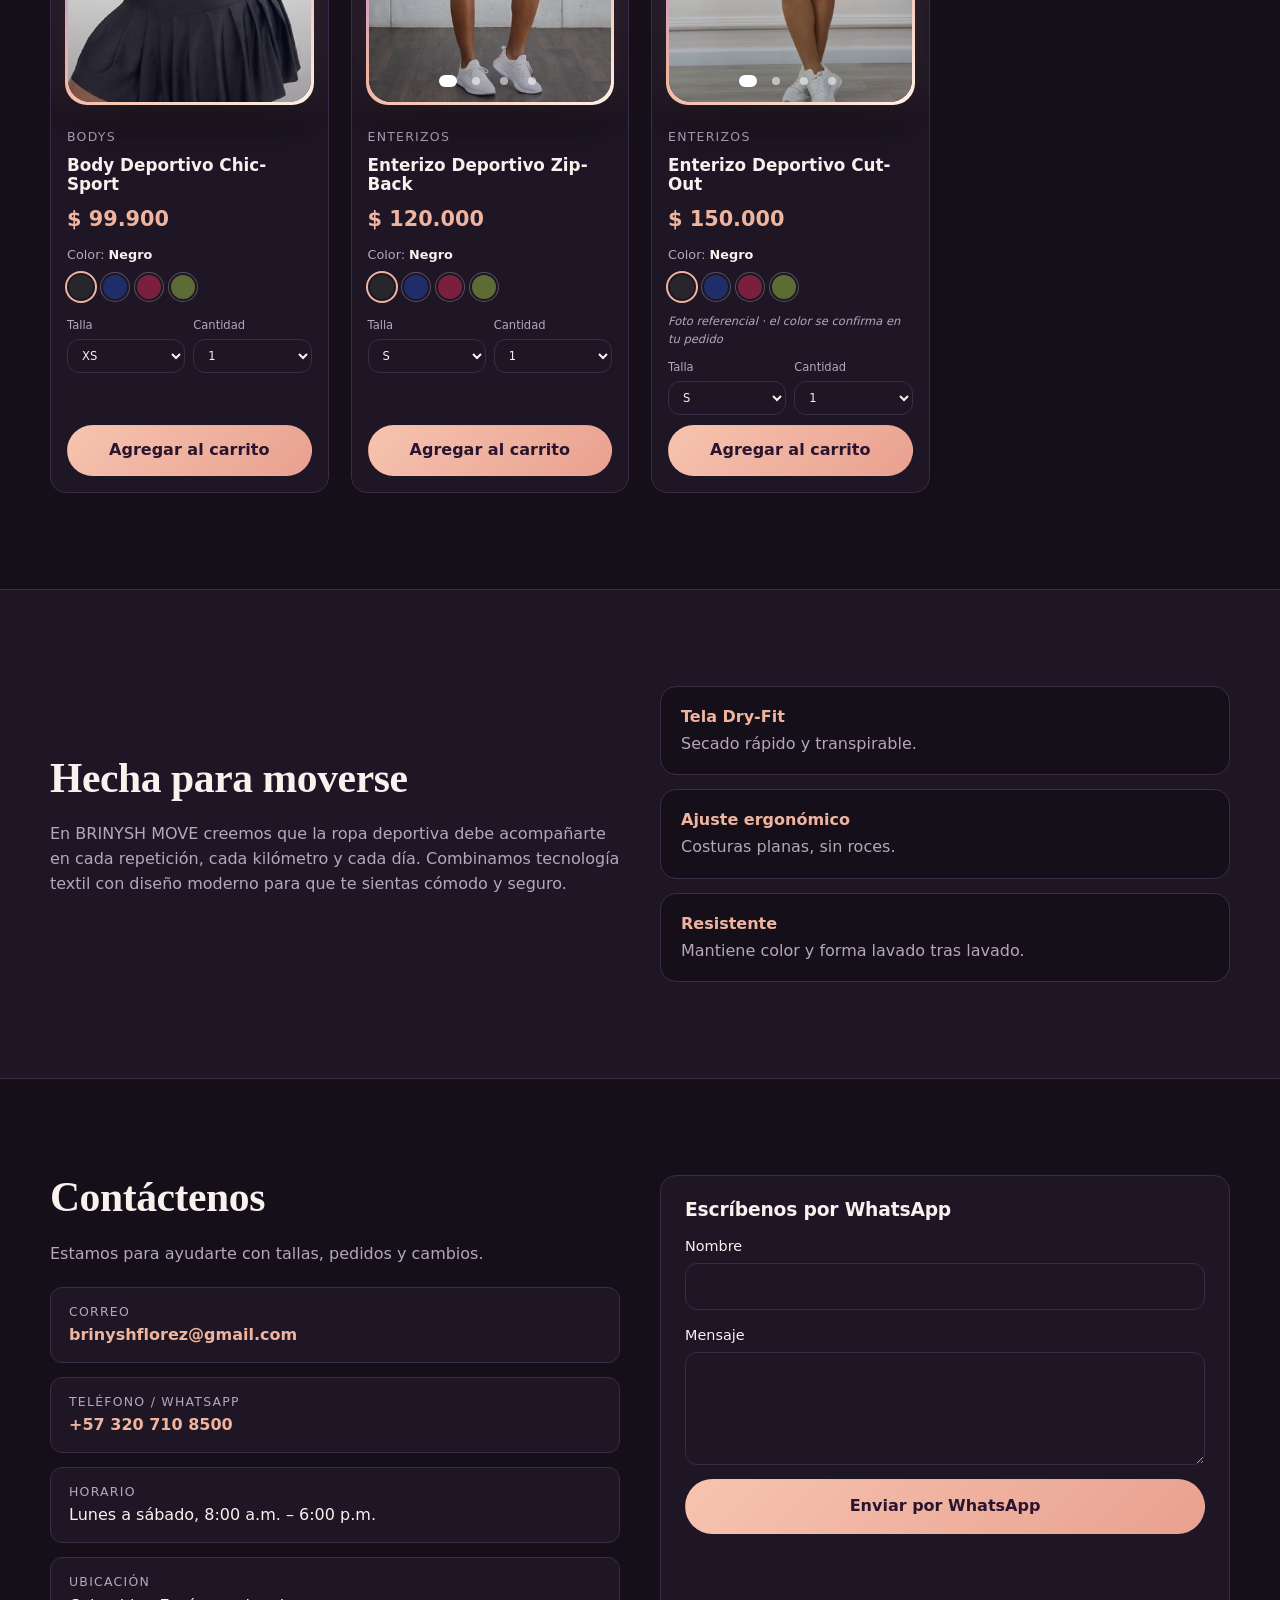
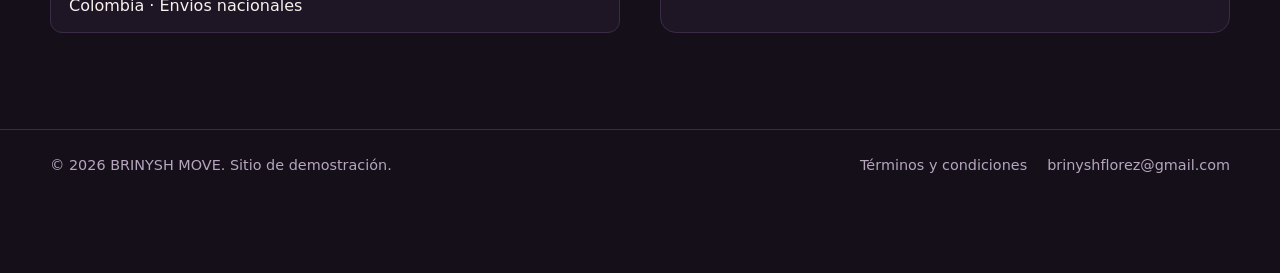
==== commit 10777c80: "Agrega página de términos y condiciones - Nueva página terminos.html con las 19 secciones y el anexo" ====
--- a/index.html
+++ b/index.html
@@ -134,7 +134,10 @@
   <footer class="footer">
     <div class="container footer__inner">
       <span>© <span id="year"></span> BRINYSH MOVE. Sitio de demostración.</span>
-      <a href="mailto:brinyshflorez@gmail.com">brinyshflorez@gmail.com</a>
+      <nav class="footer__links" aria-label="Legal y contacto">
+        <a href="terminos.html">Términos y condiciones</a>
+        <a href="mailto:brinyshflorez@gmail.com">brinyshflorez@gmail.com</a>
+      </nav>
     </div>
   </footer>
 
--- a/css/styles.css
+++ b/css/styles.css
@@ -22,6 +22,7 @@
   margin: 0; background: var(--bg); color: var(--text);
   font-family: var(--font); line-height: 1.55; -webkit-font-smoothing: antialiased;
 }
+[hidden] { display: none !important; }
 body.lock { overflow: hidden; }
 img, svg { max-width: 100%; display: block; }
 a { color: inherit; }
@@ -110,7 +111,7 @@
 .card__media { aspect-ratio: 1; display: grid; place-items: center; padding: 28px; background: radial-gradient(circle at 50% 35%, var(--surface-2), var(--surface)); }
 .card__media svg { width: 100%; height: 100%; transition: transform .4s; filter: drop-shadow(0 12px 18px rgba(0, 0, 0, .4)); }
 .card:hover .card__media svg { transform: scale(1.08) rotate(-3deg); }
-.badge { position: absolute; top: 12px; left: 12px; background: var(--accent); color: var(--accent-ink); font-size: .72rem; font-weight: 800; padding: 4px 10px; border-radius: 999px; text-transform: uppercase; letter-spacing: .05em; }
+.badge { position: absolute; top: 20px; left: 20px; z-index: 10; background: var(--accent); color: var(--accent-ink); font-size: .62rem; font-weight: 800; line-height: 1; padding: 5px 9px; border-radius: 999px; text-transform: uppercase; letter-spacing: .06em; box-shadow: 0 2px 8px rgba(0, 0, 0, .35); pointer-events: none; }
 .card__body { padding: 16px; display: flex; flex-direction: column; gap: 10px; flex: 1; }
 .card__cat { color: var(--muted); font-size: .78rem; text-transform: uppercase; letter-spacing: .1em; }
 .card__name { font-size: 1.05rem; margin: 0; letter-spacing: 0; }
@@ -262,7 +263,7 @@
 .cart-item__img svg { padding: 6px; }
 
 /* Selector de color */
-.colors { display: flex; align-items: center; justify-content: space-between; gap: 10px; flex-wrap: wrap; }
+.colors { display: flex; flex-direction: column; align-items: flex-start; gap: 8px; min-height: 62px; }
 .colors__label { font-size: .8rem; color: var(--muted); }
 .colors__label strong { color: var(--text); font-weight: 600; }
 .swatches { display: flex; gap: 6px; }
@@ -271,3 +272,125 @@
 .swatch[aria-checked="true"] { box-shadow: 0 0 0 2px var(--accent); }
 .ref-note { font-size: .72rem; color: var(--muted); font-style: italic; margin-top: -4px; }
 .ref-note[hidden] { display: none; }
+
+/* Encuesta post-pago */
+.survey { text-align: left; margin: 24px 0; padding-top: 20px; border-top: 1px solid var(--border); display: grid; gap: 14px; }
+.survey fieldset { border: 0; padding: 0; margin: 0; }
+.survey legend { font-weight: 600; margin-bottom: 8px; padding: 0; }
+.scale { display: flex; gap: 6px; flex-wrap: wrap; }
+.scale label { position: relative; margin: 0; }
+.scale input { position: absolute; opacity: 0; inset: 0; cursor: pointer; }
+.scale span { display: grid; place-items: center; min-width: 42px; height: 42px; border-radius: 10px; background: var(--bg); border: 1px solid var(--border); font-weight: 700; transition: background .15s, border-color .15s; }
+.scale label:hover span { border-color: var(--accent); }
+.scale input:checked + span { background: var(--accent); color: var(--accent-ink); border-color: var(--accent); }
+.scale input:focus-visible + span { outline: 2px solid var(--accent); outline-offset: 2px; }
+.survey textarea { width: 100%; margin-top: 6px; padding: 10px 12px; border-radius: 10px; border: 1px solid var(--border); background: var(--bg); color: var(--text); font: inherit; resize: vertical; }
+.survey-view { max-width: 640px; margin: 24px auto 0; }
+.survey-view .survey { margin: 20px 0 0; padding-top: 0; border-top: 0; }
+.step { color: var(--accent); font-size: .8rem; font-weight: 700; letter-spacing: .08em; text-transform: uppercase; margin: 0 0 6px; }
+.btn--link { display: block; margin: 14px auto 0; background: none; border: 0; color: var(--muted); text-decoration: underline; cursor: pointer; font: inherit; }
+.btn--link:hover { color: var(--text); }
+.checkout > section:not([hidden]) { animation: rise .4s both; }
+@media (prefers-reduced-motion: reduce) { .checkout > section { animation: none !important; } }
+
+/* Barra de progreso (envío de encuesta) */
+.progress { text-align: center; margin-top: 18px; }
+.progress__msg { font-family: var(--serif); font-style: italic; font-size: 1.05rem; color: var(--accent); margin: 0 0 12px; }
+.progress__track { height: 10px; border-radius: 999px; background: var(--bg); border: 1px solid var(--border); overflow: hidden; }
+.progress__fill { position: relative; height: 100%; width: 0; border-radius: 999px; background: linear-gradient(90deg, #f8d9c9, #f0b49e 45%, #b794e0); box-shadow: 0 0 14px rgba(240, 180, 158, .45); transition: width .35s ease-out; overflow: hidden; }
+.progress__fill::after { content: ""; position: absolute; inset: 0; background: linear-gradient(100deg, transparent 20%, rgba(255, 255, 255, .55) 50%, transparent 80%); transform: translateX(-100%); animation: shimmer 1.4s infinite; }
+.progress__pct { margin: 8px 0 0; font-size: .8rem; color: var(--muted); font-variant-numeric: tabular-nums; }
+.survey-view.is-sending fieldset, .survey-view.is-sending label, .survey-view.is-sending .btn--link { opacity: .45; pointer-events: none; transition: opacity .3s; }
+@keyframes shimmer { to { transform: translateX(100%); } }
+@media (prefers-reduced-motion: reduce) { .progress__fill::after { animation: none; } .progress__fill { transition: none; } }
+
+/* Términos y condiciones */
+.footer__links { display: flex; flex-wrap: wrap; gap: 6px 20px; }
+.footer__links a { text-decoration: none; }
+.footer__links a:hover, .footer__links a[aria-current] { color: var(--text); text-decoration: underline; }
+.terms-link { color: var(--accent); text-underline-offset: 3px; }
+.terms-link:hover { color: var(--text); }
+
+.legal { padding-block: 32px 64px; }
+.legal__hero { margin-bottom: 20px; }
+.legal__hero h1 { font-family: var(--serif); font-size: clamp(2rem, 5vw, 3rem); margin-bottom: .3em; }
+.legal__meta { color: var(--accent); font-weight: 600; font-size: .9rem; margin: 0; }
+.legal .sim-banner { margin-bottom: 24px; }
+
+.quick { margin-bottom: 32px; }
+.quick__title { font-family: var(--font); font-size: .85rem; letter-spacing: .12em; text-transform: uppercase; color: var(--muted); margin-bottom: 12px; }
+.quick__grid { display: grid; grid-template-columns: repeat(4, 1fr); gap: 12px; }
+.quick__item { display: grid; gap: 4px; padding: 16px; background: var(--surface); border: 1px solid var(--border); border-radius: var(--radius); text-decoration: none; transition: border-color .2s, transform .2s; }
+.quick__item:hover { border-color: var(--accent); transform: translateY(-2px); }
+.quick__item strong { font-family: var(--serif); font-size: 1.3rem; color: var(--accent); }
+.quick__item span { color: var(--muted); font-size: .85rem; line-height: 1.35; }
+
+.legal__layout { display: grid; grid-template-columns: 260px minmax(0, 1fr); gap: 40px; align-items: start; }
+.toc { position: sticky; top: 88px; max-height: calc(100vh - 104px); overflow-y: auto; }
+.toc__box { background: var(--surface); border: 1px solid var(--border); border-radius: var(--radius); padding: 14px 8px 8px; }
+.toc__box summary { font-weight: 700; padding: 0 10px 8px; cursor: pointer; list-style: none; }
+.toc__box summary::-webkit-details-marker { display: none; }
+.toc__list { list-style: none; margin: 0; padding: 0; display: grid; gap: 2px; }
+.toc__list a { display: block; padding: 7px 10px; border-radius: 8px; color: var(--muted); text-decoration: none; font-size: .86rem; line-height: 1.3; border-left: 2px solid transparent; }
+.toc__list a:hover { color: var(--text); background: var(--surface-2); }
+.toc__list a[aria-current="true"] { color: var(--accent); background: var(--surface-2); border-left-color: var(--accent); font-weight: 600; }
+
+.legal__body { max-width: 780px; }
+.legal__body section { padding-bottom: 36px; margin-bottom: 36px; border-bottom: 1px solid var(--border); scroll-margin-top: 84px; }
+.legal__body h2 { font-size: clamp(1.4rem, 3vw, 1.9rem); padding-left: 14px; border-left: 3px solid var(--accent); margin-bottom: .8em; }
+.legal__body p, .legal__body li { color: #e6dce4; }
+.legal__body p > b:first-child { color: var(--accent); margin-right: 2px; font-variant-numeric: tabular-nums; }
+.legal__body a { color: var(--accent); text-underline-offset: 3px; }
+.legal__body a:hover { color: var(--text); }
+.legal__body .muted { color: var(--muted); }
+.legal__end { margin: 0; }
+
+.callout { background: var(--surface); border: 1px solid var(--border); border-left: 4px solid var(--accent-2); border-radius: 12px; padding: 16px 20px; margin: 20px 0; }
+.callout h3 { font-family: var(--font); font-size: 1rem; margin-bottom: .5em; color: var(--text); }
+.callout p:last-child, .callout ul:last-child { margin-bottom: 0; }
+.callout--key { border-left-color: var(--accent); background: rgba(240, 180, 158, .08); }
+.callout--demo { border-left-color: var(--accent-2); background: rgba(183, 148, 224, .1); }
+.callout--soft { border-left-width: 1px; }
+.callout__label { font-size: .75rem; letter-spacing: .1em; text-transform: uppercase; color: var(--muted) !important; margin-bottom: .3em; }
+
+.bullets { list-style: disc; padding-left: 1.2em; display: grid; gap: 6px; margin: 0 0 1em; }
+.bullets li::marker { color: var(--accent); }
+.steps { list-style: none; counter-reset: step; padding: 0; margin: 0 0 1.2em; display: grid; gap: 10px; }
+.steps li { counter-increment: step; position: relative; padding-left: 40px; min-height: 28px; }
+.steps li::before { content: counter(step); position: absolute; left: 0; top: 0; width: 28px; height: 28px; border-radius: 50%; background: var(--accent); color: var(--accent-ink); font-weight: 800; font-size: .85rem; display: grid; place-items: center; }
+
+.tbl-wrap { overflow-x: auto; margin: 16px 0 20px; border: 1px solid var(--border); border-radius: 12px; -webkit-overflow-scrolling: touch; }
+.tbl { width: 100%; border-collapse: collapse; font-size: .92rem; min-width: 480px; }
+.tbl th, .tbl td { padding: 11px 14px; text-align: left; vertical-align: top; border-bottom: 1px solid var(--border); }
+.tbl tbody tr:last-child > * { border-bottom: 0; }
+.tbl thead th { background: var(--surface-2); color: var(--text); font-size: .8rem; letter-spacing: .06em; text-transform: uppercase; }
+.tbl tbody th { font-weight: 600; color: var(--text); width: 32%; background: rgba(255, 255, 255, .02); }
+.tbl--compare tbody th { width: 24%; }
+.tag { display: inline-block; padding: 3px 10px; border-radius: 999px; font-size: .8rem; font-weight: 700; }
+.tag--ok { background: rgba(120, 220, 160, .15); color: #8be0b0; }
+.tag--wait { background: rgba(240, 200, 120, .15); color: #f2cf8a; }
+.tag--bad { background: rgba(255, 138, 138, .15); color: var(--danger); }
+.tag--info { background: rgba(183, 148, 224, .18); color: #d3b9f0; }
+
+.to-top { position: fixed; left: 20px; bottom: 20px; z-index: 30; width: 46px; height: 46px; border-radius: 50%; border: 1px solid var(--border); background: var(--surface); color: var(--text); font-size: 1.2rem; cursor: pointer; box-shadow: var(--shadow); }
+.to-top:hover { border-color: var(--accent); }
+
+@media (max-width: 860px) {
+  .quick__grid { grid-template-columns: repeat(2, 1fr); }
+  .legal__layout { grid-template-columns: 1fr; gap: 20px; }
+  .toc { position: static; max-height: none; }
+  .toc__box summary { padding-bottom: 0; }
+  .toc__box[open] summary { padding-bottom: 8px; }
+}
+@media (max-width: 520px) {
+  .tbl { font-size: .86rem; }
+  .tbl th, .tbl td { padding: 9px 10px; }
+  .tbl tbody th { width: 38%; }
+}
+@media print {
+  .header, .footer, .toc, .to-top, .quick, .legal__end { display: none !important; }
+  body { background: #fff; color: #000; }
+  .legal__body p, .legal__body li, .legal__body h2, .tbl th, .tbl td { color: #000 !important; }
+  .legal__layout { display: block; }
+  .legal__body section { break-inside: avoid-page; }
+}
